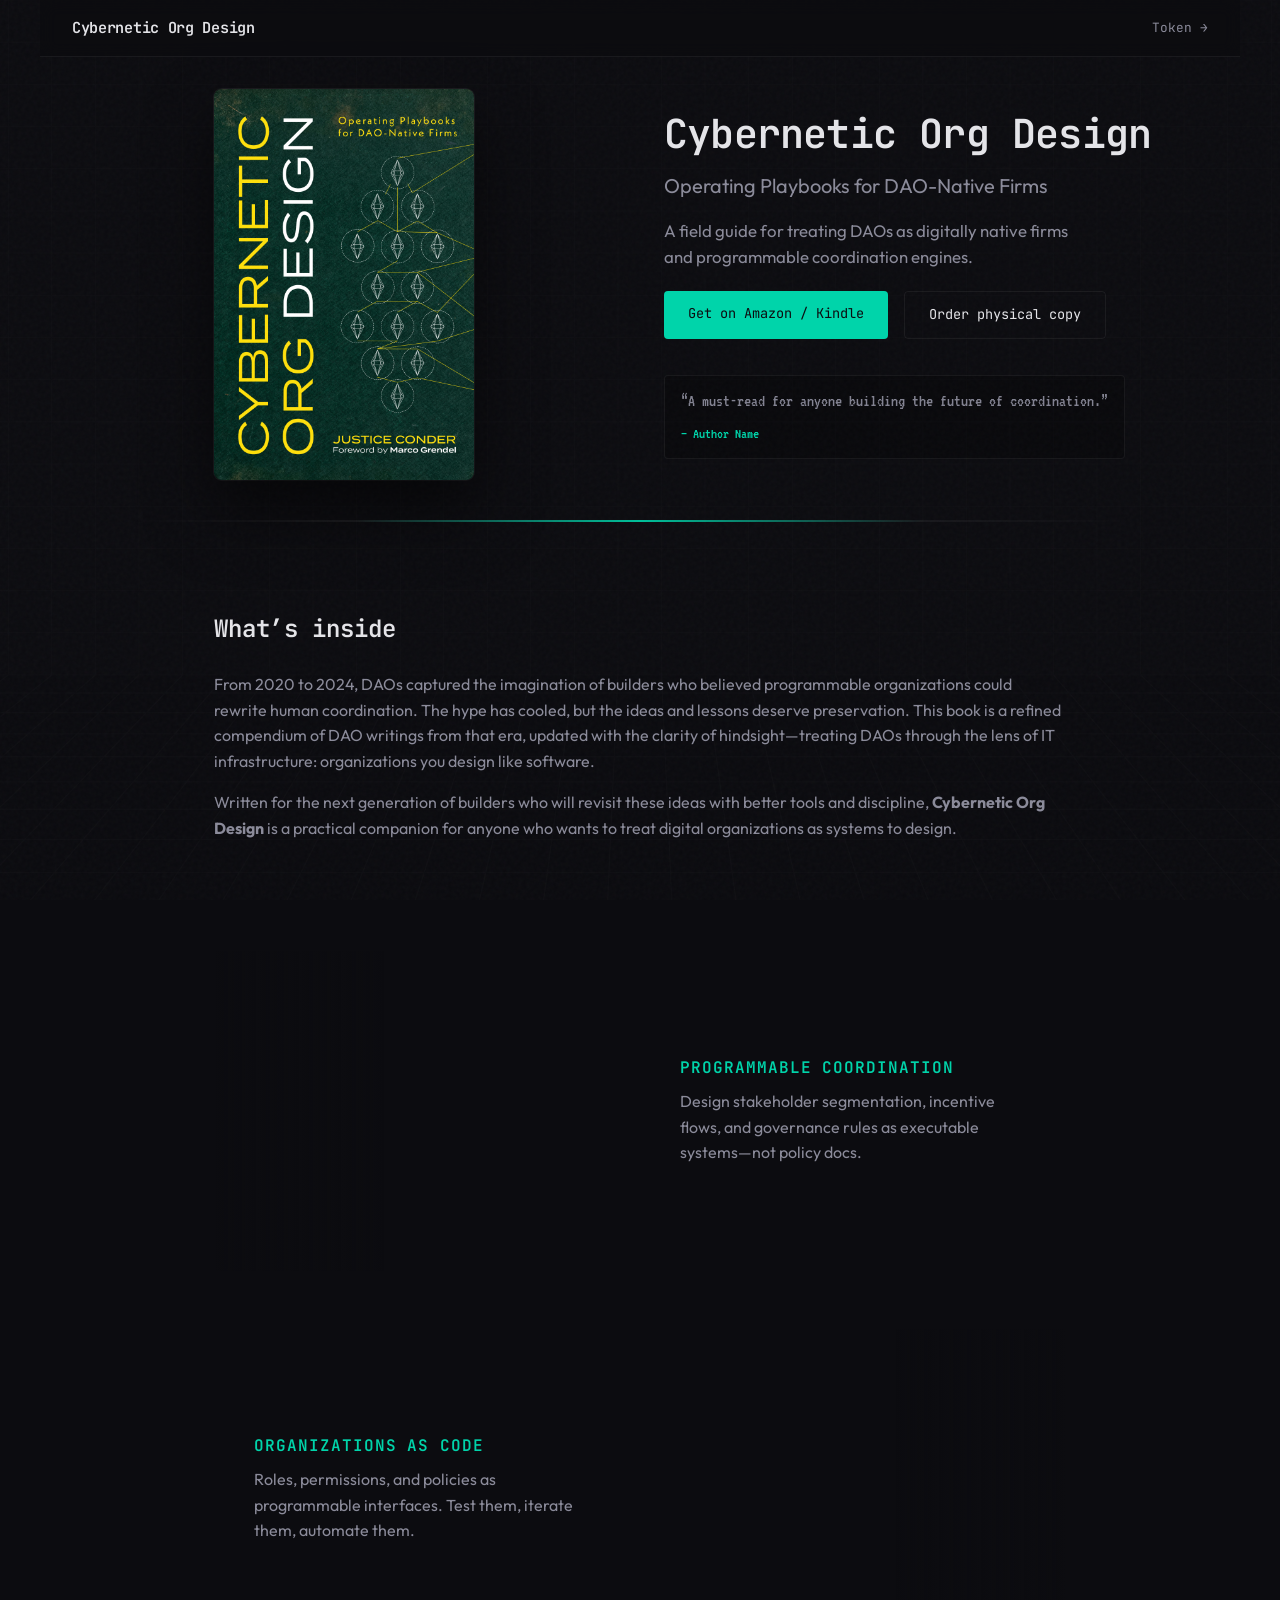
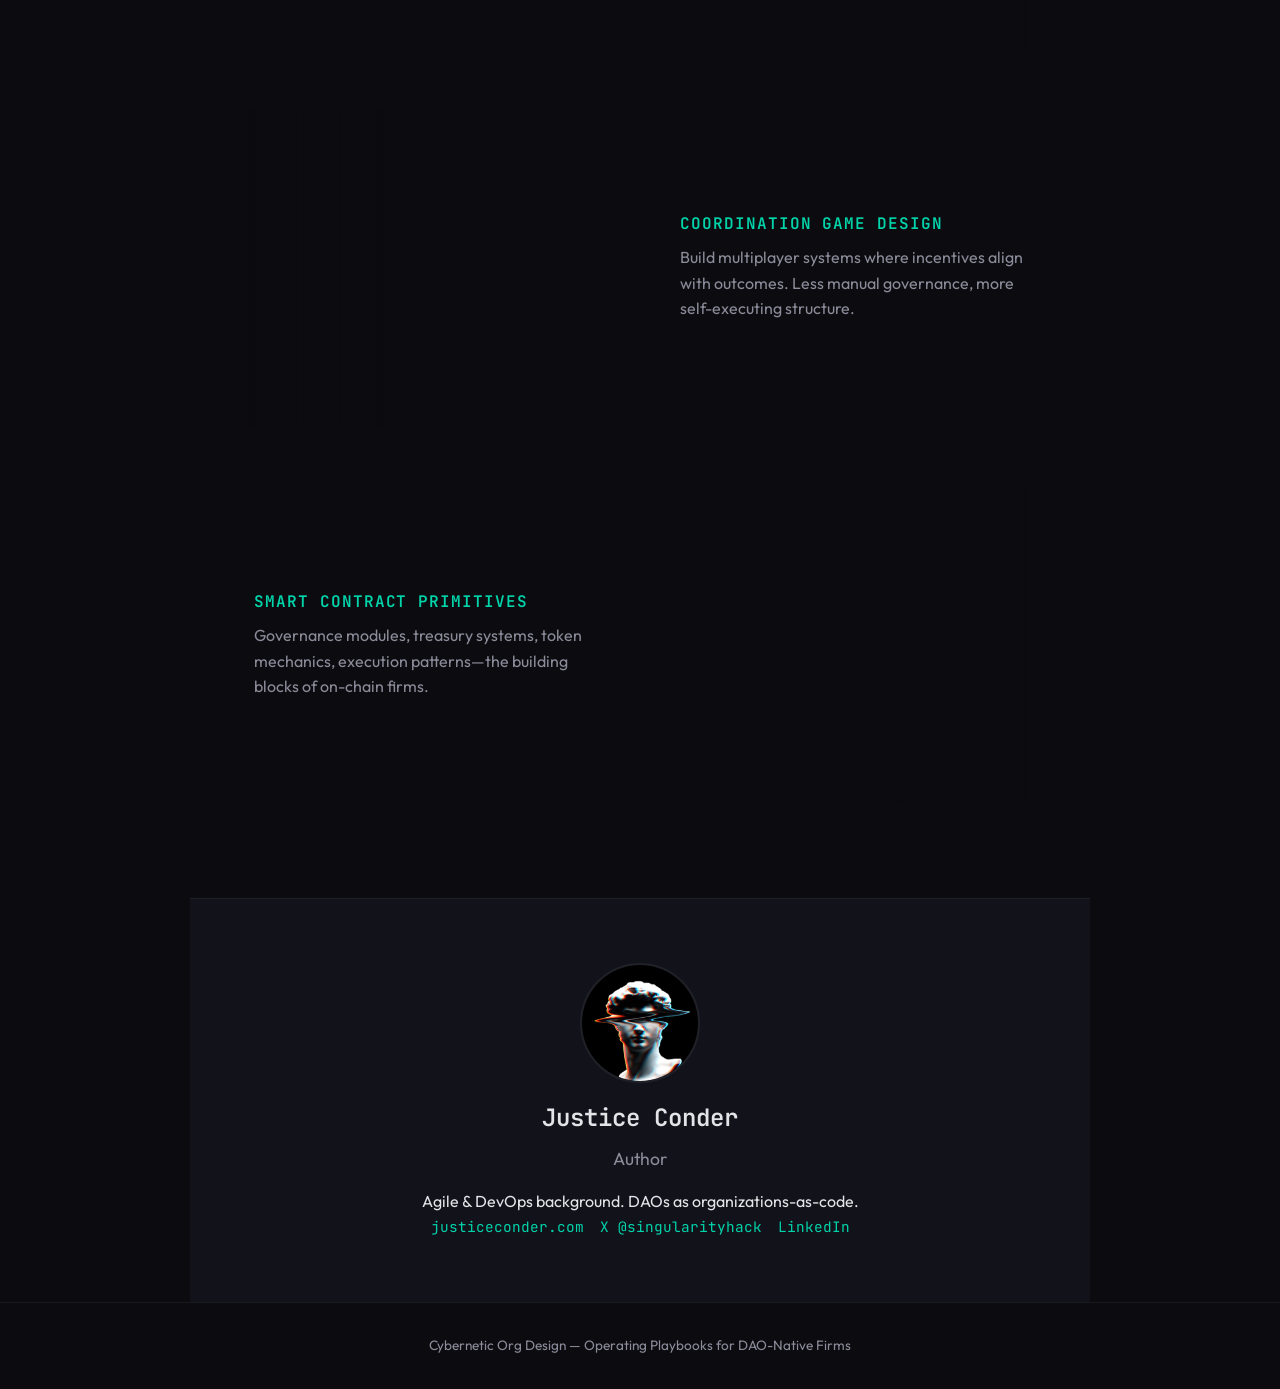
==== index.html @ 0873eacb "Add Cybernetic Org Design website Add a static site for Cybernetic Org Design: homepage (index.html)" ====
<!DOCTYPE html>
<html lang="en">
<head>
  <meta charset="UTF-8" />
  <meta name="viewport" content="width=device-width, initial-scale=1.0" />
  <meta name="description" content="Cybernetic Org Design: A field guide for treating DAOs as digitally native firms and programmable coordination engines." />
  <meta name="theme-color" content="#0c0c10" />
  <title>Cybernetic Org Design — Operating Playbooks for DAO-Native Firms</title>
  <link rel="preconnect" href="https://fonts.googleapis.com" />
  <link rel="preconnect" href="https://fonts.gstatic.com" crossorigin />
  <link href="https://fonts.googleapis.com/css2?family=JetBrains+Mono:wght@400;500;600&family=Outfit:wght@300;400;500;600&family=VT323&display=swap" rel="stylesheet" />
  <link rel="stylesheet" href="styles.css" />
</head>
<body>
  <div class="texture" aria-hidden="true"></div>
  <div class="noise" aria-hidden="true"></div>
  <div class="flourish" aria-hidden="true"></div>

  <header class="site-header">
    <a href="index.html" class="title">Cybernetic Org Design</a>
    <a href="token.html" class="nav-link">Token → </a>
  </header>

  <main>
    <section class="hero">
      <div class="hero-visual">
        <img src="art/front.jpg" alt="Cybernetic Org Design book cover" class="hero-cover" width="260" height="auto" />
      </div>
      <div class="hero-copy">
        <h1>Cybernetic Org Design</h1>
        <p class="subtitle">Operating Playbooks for DAO-Native Firms</p>
        <p class="tagline">A field guide for treating DAOs as digitally native firms and programmable coordination engines.</p>
        <div class="cta-row">
          <a href="https://www.amazon.com/s?k=Cybernetic+Org+Design+Justice+Conder" class="btn btn-primary" target="_blank" rel="noopener">Get on Amazon / Kindle</a>
          <a href="https://www.amazon.com/s?k=Cybernetic+Org+Design+Justice+Conder" class="btn btn-outline" target="_blank" rel="noopener">Order physical copy</a>
        </div>
        <blockquote class="recommendation">
          <span class="quote">“A must-read for anyone building the future of coordination.”</span>
          <span class="attribution">— Author Name</span>
        </blockquote>
      </div>
    </section>

    <div class="hero-divider" aria-hidden="true">
      <div class="line"></div>
    </div>

    <section class="about">
      <h2>What’s inside</h2>
      <p>From 2020 to 2024, DAOs captured the imagination of builders who believed programmable organizations could rewrite human coordination. The hype has cooled, but the ideas and lessons deserve preservation. This book is a refined compendium of DAO writings from that era, updated with the clarity of hindsight—treating DAOs through the lens of IT infrastructure: organizations you design like software.</p>
      <p>Written for the next generation of builders who will revisit these ideas with better tools and discipline, <strong>Cybernetic Org Design</strong> is a practical companion for anyone who wants to treat digital organizations as systems to design.</p>

    </section>

    <section class="video-strips" aria-label="Themes from the book">
      <div class="video-strip">
        <div class="strip-visual">
          <video class="scroll-video" muted playsinline loop preload="metadata" autoplay aria-hidden="true">
            <source src="art/auction-model.mp4" type="video/mp4" />
          </video>
        </div>
        <div class="strip-content">
          <h3>Programmable coordination</h3>
          <p>Design stakeholder segmentation, incentive flows, and governance rules as executable systems—not policy docs.</p>
        </div>
      </div>
      <div class="video-strip reverse">
        <div class="strip-visual">
          <video class="scroll-video" muted playsinline loop preload="metadata" autoplay aria-hidden="true">
            <source src="art/edu-model.mp4" type="video/mp4" />
          </video>
        </div>
        <div class="strip-content">
          <h3>Organizations as code</h3>
          <p>Roles, permissions, and policies as programmable interfaces. Test them, iterate them, automate them.</p>
        </div>
      </div>
      <div class="video-strip">
        <div class="strip-visual">
          <video class="scroll-video" muted playsinline loop preload="metadata" autoplay aria-hidden="true">
            <source src="art/edu-alpha.mp4" type="video/mp4" />
          </video>
        </div>
        <div class="strip-content">
          <h3>Coordination game design</h3>
          <p>Build multiplayer systems where incentives align with outcomes. Less manual governance, more self-executing structure.</p>
        </div>
      </div>
      <div class="video-strip reverse">
        <div class="strip-visual">
          <video class="scroll-video" muted playsinline loop preload="metadata" autoplay aria-hidden="true">
            <source src="art/prediction-market.mp4" type="video/mp4" />
          </video>
        </div>
        <div class="strip-content">
          <h3>Smart contract primitives</h3>
          <p>Governance modules, treasury systems, token mechanics, execution patterns—the building blocks of on-chain firms.</p>
        </div>
      </div>
    </section>

    <section class="author">
      <img src="art/cyber-me/pfp.png" alt="Justice Conder" class="author-avatar" width="120" height="120" />
      <h2>Justice Conder</h2>
      <p class="name">Author</p>
      <p class="tagline">Agile & DevOps background. DAOs as organizations-as-code.</p>
      <div class="author-links">
        <a href="https://www.justiceconder.com/" target="_blank" rel="noopener">justiceconder.com</a>
        <a href="https://x.com/singularityhack" target="_blank" rel="noopener">X @singularityhack</a>
        <a href="https://www.linkedin.com/in/justiceconder/" target="_blank" rel="noopener">LinkedIn</a>
      </div>
    </section>

    <footer>
      <p>Cybernetic Org Design — Operating Playbooks for DAO-Native Firms</p>
    </footer>
  </main>
</body>
</html>
---- styles.css ----
:root {
  --bg: #0c0c10;
  --bg-soft: #12121a;
  --text: #e4e4e8;
  --text-muted: #8b8b9a;
  --accent: #00d4aa;
  --accent-dim: rgba(0, 212, 170, 0.15);
  --border: rgba(255, 255, 255, 0.06);
  --cover-bg: #16161e;
}

* { box-sizing: border-box; margin: 0; padding: 0; }
html { scroll-behavior: smooth; }
body {
  font-family: 'Outfit', system-ui, sans-serif;
  background: var(--bg);
  color: var(--text);
  line-height: 1.6;
  min-height: 100vh;
  overflow-x: hidden;
}

.texture {
  position: fixed;
  inset: 0;
  background: url('art/texture.jpg') center/cover;
  opacity: 0.04;
  pointer-events: none;
  z-index: 0;
}

.noise {
  position: fixed;
  inset: 0;
  background: url("data:image/svg+xml,%3Csvg viewBox='0 0 256 256' xmlns='http://www.w3.org/2000/svg'%3E%3Cfilter id='n'%3E%3CfeTurbulence type='fractalNoise' baseFrequency='0.9' numOctaves='4' stitchTiles='stitch'/%3E%3C/filter%3E%3Crect width='100%25' height='100%25' filter='url(%23n)'/%3E%3C/svg%3E");
  opacity: 0.03;
  pointer-events: none;
  z-index: 0;
}

.flourish {
  position: fixed;
  inset: -50%;
  background: radial-gradient(ellipse 80% 50% at 50% 0%, var(--accent-dim) 0%, transparent 50%);
  animation: drift 20s ease-in-out infinite;
  pointer-events: none;
  z-index: 0;
}
@keyframes drift {
  0%, 100% { transform: translate(0, 0) scale(1); }
  50% { transform: translate(2%, 2%) scale(1.02); }
}

main { position: relative; z-index: 1; }

/* Site header */
.site-header {
  position: sticky;
  top: 0;
  z-index: 10;
  display: flex;
  align-items: center;
  justify-content: space-between;
  padding: 1rem 2rem;
  max-width: 1200px;
  margin: 0 auto;
  border-bottom: 1px solid var(--border);
  background: rgba(12, 12, 16, 0.85);
  backdrop-filter: blur(8px);
}
.site-header .title {
  font-family: 'JetBrains Mono', monospace;
  font-weight: 600;
  font-size: 0.95rem;
  letter-spacing: -0.02em;
  color: var(--text);
  text-decoration: none;
}
.site-header .title:hover { color: var(--accent); }
.site-header .nav-link {
  font-family: 'JetBrains Mono', monospace;
  font-size: 0.8rem;
  color: var(--text-muted);
  text-decoration: none;
}
.site-header .nav-link:hover { color: var(--accent); }
@media (max-width: 768px) {
  .site-header { padding: 0.875rem 1.25rem; }
  .site-header .title { font-size: 0.875rem; }
}

/* Hero — left-right split (cover | copy), tighter so content below is visible */
.hero {
  min-height: 0;
  display: grid;
  grid-template-columns: 1fr 1fr;
  align-items: center;
  gap: 3rem;
  max-width: 1200px;
  margin: 0 auto;
  padding: 2rem 2rem 2.5rem;
}

@media (max-width: 768px) {
  .hero {
    grid-template-columns: 1fr;
    text-align: center;
    padding: 1.5rem 1.5rem 2rem;
  }
  .hero-copy { order: 1; }
  .hero-visual { order: 0; }
}

.hero-visual {
  display: flex;
  justify-content: center;
  align-items: center;
}

.hero-cover {
  width: 100%;
  max-width: 260px;
  height: auto;
  object-fit: contain;
  border-radius: 8px;
  box-shadow: 0 32px 64px rgba(0, 0, 0, 0.5), 0 0 0 1px var(--border);
}

.hero-copy {
  display: flex;
  flex-direction: column;
  align-items: flex-start;
  gap: 0.75rem;
}
@media (max-width: 768px) {
  .hero-copy { align-items: center; }
}

.hero h1 {
  font-family: 'JetBrains Mono', monospace;
  font-weight: 600;
  font-size: clamp(1.75rem, 4vw, 2.5rem);
  letter-spacing: -0.02em;
  line-height: 1.2;
}

.hero .subtitle {
  font-size: clamp(1rem, 2.5vw, 1.25rem);
  color: var(--text-muted);
  font-weight: 400;
}

.hero .tagline {
  font-size: 1.05rem;
  color: var(--text-muted);
  max-width: 420px;
  margin-top: 0.25rem;
}
@media (max-width: 768px) {
  .hero .tagline { margin-left: auto; margin-right: auto; }
}

.cta-row {
  display: flex;
  flex-wrap: wrap;
  gap: 1rem;
  margin-top: 0.5rem;
}
@media (max-width: 768px) {
  .cta-row { justify-content: center; }
}

.recommendation {
  margin-top: 1.5rem;
  padding: 0.75rem 1rem;
  border: 1px solid var(--border);
  border-radius: 4px;
  background: rgba(0, 0, 0, 0.2);
  font-family: 'VT323', monospace;
  font-size: 1.1rem;
  color: var(--text-muted);
  line-height: 1.5;
}
.recommendation .quote {
  display: block;
  margin-bottom: 0.35rem;
  opacity: 0.95;
}
.recommendation .attribution {
  color: var(--accent);
  font-size: 0.95rem;
}
@media (max-width: 768px) {
  .recommendation { text-align: center; }
}

/* Stylistic divider between hero and content */
.hero-divider {
  max-width: 1200px;
  margin: 0 auto;
  padding: 0 2rem 1.5rem;
}
.hero-divider .line {
  display: block;
  height: 2px;
  background: linear-gradient(90deg, transparent 5%, var(--border) 25%, var(--accent) 50%, var(--border) 75%, transparent 95%);
  opacity: 0.9;
}

.btn {
  display: inline-block;
  font-family: 'JetBrains Mono', monospace;
  font-size: 0.85rem;
  padding: 0.75rem 1.5rem;
  border-radius: 4px;
  text-decoration: none;
  transition: background 0.2s, color 0.2s;
}

.btn-primary {
  background: var(--accent);
  color: var(--bg);
}
.btn-primary:hover { filter: brightness(1.1); }

.btn-outline {
  border: 1px solid var(--border);
  color: var(--text);
}
.btn-outline:hover { background: var(--accent-dim); border-color: var(--accent); }

/* Section common */
section {
  padding: 4rem 1.5rem;
  max-width: 900px;
  margin: 0 auto;
}

section h2 {
  font-family: 'JetBrains Mono', monospace;
  font-size: clamp(1.25rem, 3vw, 1.5rem);
  font-weight: 600;
  margin-bottom: 1.5rem;
  color: var(--text);
}

/* Video strips — alternating L/R background flourishes + commentary */
.video-strip {
  display: grid;
  grid-template-columns: 1fr 1fr;
  min-height: 42vh;
  align-items: center;
  overflow: hidden;
}
.video-strip.reverse { direction: rtl; }
.video-strip.reverse > * { direction: ltr; }

@media (max-width: 768px) {
  .video-strip {
    grid-template-columns: 1fr;
    direction: ltr;
    min-height: auto;
  }
  .video-strip.reverse { direction: ltr; }
  .video-strip .strip-content { padding: 2rem 1.5rem; text-align: center; }
  .video-strip .strip-visual { min-height: 220px; }
}

.strip-visual {
  position: relative;
  min-height: 320px;
  overflow: hidden;
}
.strip-visual .scroll-video {
  position: absolute;
  inset: 0;
  width: 100%;
  height: 100%;
  object-fit: cover;
  opacity: 0.85;
}
.strip-visual::after {
  content: '';
  position: absolute;
  inset: 0;
  background: linear-gradient(to right, var(--bg) 0%, transparent 40%);
  pointer-events: none;
}
.video-strip.reverse .strip-visual::after {
  background: linear-gradient(to left, var(--bg) 0%, transparent 40%);
}
@media (max-width: 768px) {
  .strip-visual::after {
    background: linear-gradient(to bottom, var(--bg) 0%, transparent 50%);
  }
  .video-strip.reverse .strip-visual::after {
    background: linear-gradient(to bottom, var(--bg) 0%, transparent 50%);
  }
}

.strip-content {
  padding: 3rem 2.5rem;
  z-index: 1;
}
.strip-content h3 {
  font-family: 'JetBrains Mono', monospace;
  font-size: 1rem;
  font-weight: 600;
  color: var(--accent);
  margin-bottom: 0.5rem;
  text-transform: uppercase;
  letter-spacing: 0.06em;
}
.strip-content p {
  color: var(--text-muted);
  font-size: 1rem;
  line-height: 1.6;
  max-width: 420px;
}
@media (max-width: 768px) {
  .strip-content p { max-width: none; }
}

.video-strips {
  padding-top: 0;
}

/* About the book */
.about p {
  color: var(--text-muted);
  margin-bottom: 1rem;
}

.about ul {
  list-style: none;
  margin-top: 1.5rem;
}

.about li {
  position: relative;
  padding-left: 1.25rem;
  margin-bottom: 0.75rem;
  color: var(--text-muted);
}

.about li::before {
  content: '';
  position: absolute;
  left: 0;
  top: 0.55em;
  width: 4px;
  height: 4px;
  background: var(--accent);
  border-radius: 2px;
}

/* Author */
.author {
  background: var(--bg-soft);
  border-top: 1px solid var(--border);
  display: flex;
  flex-direction: column;
  align-items: center;
  text-align: center;
  padding: 4rem 1.5rem;
}

.author-avatar {
  width: 120px;
  height: 120px;
  border-radius: 50%;
  object-fit: cover;
  border: 2px solid var(--border);
  margin-bottom: 1rem;
}

.author h2 { margin-bottom: 0.5rem; }
.author .name { font-size: 1.1rem; color: var(--text-muted); margin-bottom: 1rem; }
.author-links {
  display: flex;
  flex-wrap: wrap;
  gap: 1rem;
  justify-content: center;
}
.author-links a {
  color: var(--accent);
  text-decoration: none;
  font-family: 'JetBrains Mono', monospace;
  font-size: 0.9rem;
}
.author-links a:hover { text-decoration: underline; }

/* Footer */
footer {
  text-align: center;
  padding: 2rem 1.5rem;
  border-top: 1px solid var(--border);
  color: var(--text-muted);
  font-size: 0.85rem;
}

/* Token / simple page content */
.page-content {
  max-width: 900px;
  margin: 0 auto;
  padding: 4rem 1.5rem;
}
.page-content h1 {
  font-family: 'JetBrains Mono', monospace;
  font-weight: 600;
  font-size: clamp(1.5rem, 4vw, 2.25rem);
  letter-spacing: -0.02em;
  margin-bottom: 1rem;
}
.page-content h2 {
  font-family: 'JetBrains Mono', monospace;
  font-size: 1rem;
  font-weight: 600;
  color: var(--accent);
  text-transform: uppercase;
  letter-spacing: 0.06em;
  margin-top: 2.5rem;
  margin-bottom: 0.75rem;
}
.page-content h2:first-of-type { margin-top: 0; }
.page-content p {
  color: var(--text-muted);
  line-height: 1.7;
  margin-bottom: 1rem;
}
.page-content ul {
  list-style: none;
  margin: 1rem 0;
}
.page-content ul li {
  position: relative;
  padding-left: 1.25rem;
  margin-bottom: 0.5rem;
  color: var(--text-muted);
  line-height: 1.6;
}
.page-content ul li::before {
  content: '';
  position: absolute;
  left: 0;
  top: 0.5em;
  width: 4px;
  height: 4px;
  background: var(--accent);
  border-radius: 2px;
}
.page-content a {
  color: var(--accent);
  text-decoration: none;
}
.page-content a:hover { text-decoration: underline; }

/* Token page: contract / address block */
.token-address {
  font-family: 'VT323', monospace;
  font-size: 1.1rem;
  padding: 0.75rem 1rem;
  margin: 1rem 0;
  border: 1px solid var(--border);
  border-radius: 4px;
  background: rgba(0, 0, 0, 0.2);
  color: var(--accent);
  letter-spacing: 0.02em;
  word-break: break-all;
}
.token-address .label {
  display: block;
  font-size: 0.9rem;
  color: var(--text-muted);
  margin-bottom: 0.25rem;
}

/* Token page: CTA / mint instruction */
.token-cta {
  margin: 1.5rem 0;
  padding: 1rem 1.25rem;
  border: 1px solid var(--accent);
  border-radius: 6px;
  background: var(--accent-dim);
}
.token-cta p {
  margin-bottom: 0.5rem;
}
.token-cta p:last-child { margin-bottom: 0; }
.token-cta a {
  font-family: 'JetBrains Mono', monospace;
  font-weight: 500;
}

/* Token page: disclaimer / small print */
.token-disclaimer {
  margin-top: 2.5rem;
  padding-top: 1.5rem;
  border-top: 1px solid var(--border);
  font-size: 0.9rem;
  color: var(--text-muted);
  opacity: 0.85;
}
.token-disclaimer p { margin-bottom: 0.5rem; }
.token-disclaimer p:last-child { margin-bottom: 0; }
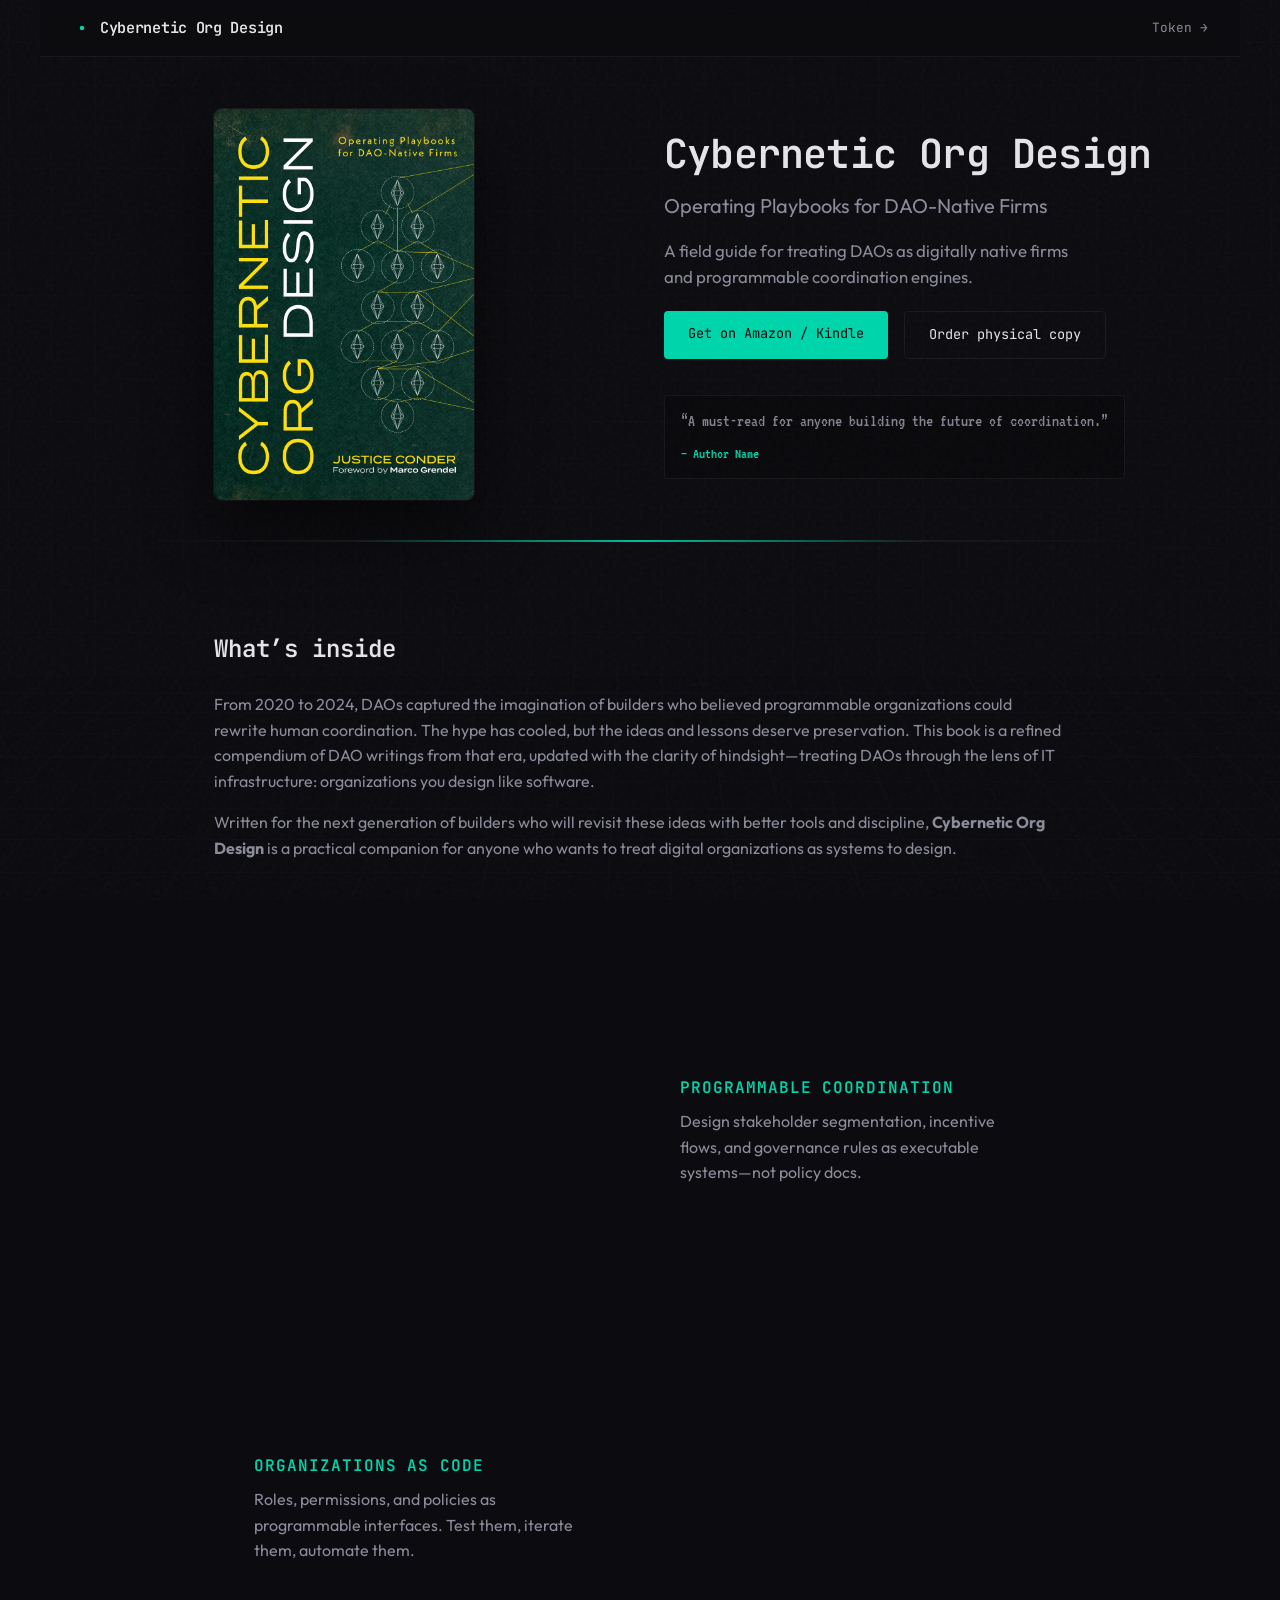
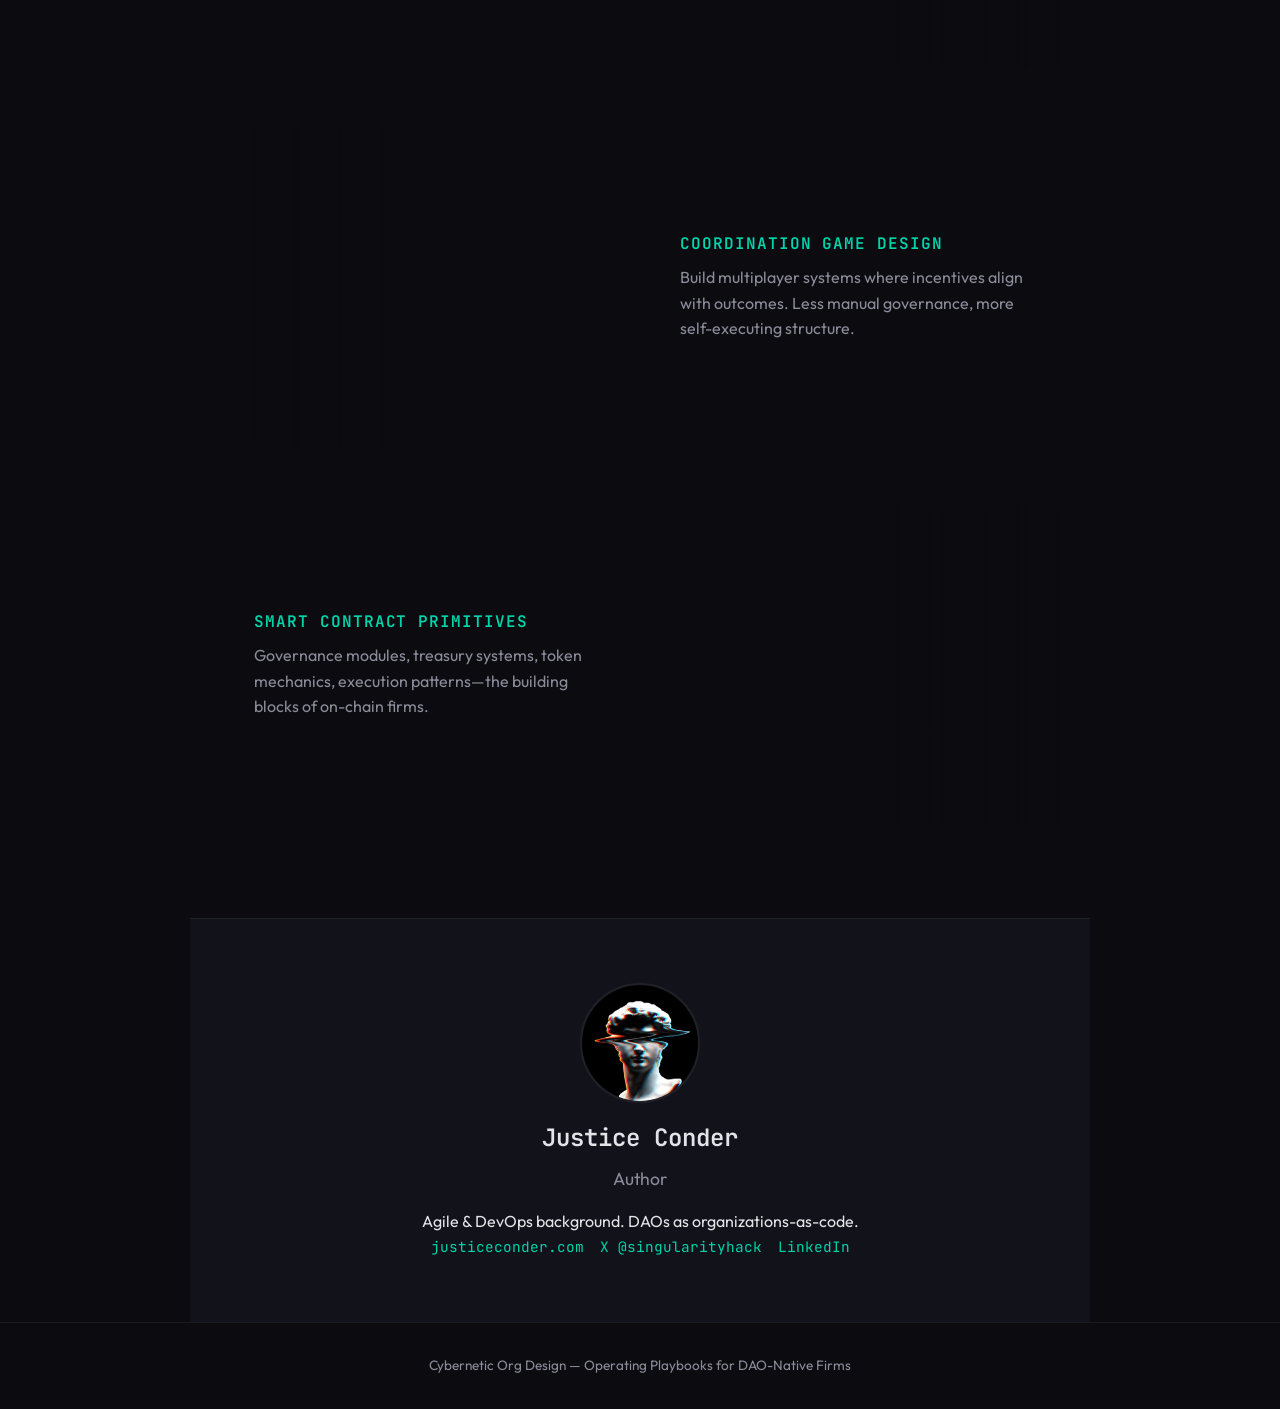
==== commit 3785859d: "Add meta tags, title orbit, and token copy Add Open Graph and Twitter meta tags plus favicon/apple-t" ====
--- a/index.html
+++ b/index.html
@@ -6,6 +6,25 @@
   <meta name="description" content="Cybernetic Org Design: A field guide for treating DAOs as digitally native firms and programmable coordination engines." />
   <meta name="theme-color" content="#0c0c10" />
   <title>Cybernetic Org Design — Operating Playbooks for DAO-Native Firms</title>
+
+  <!-- Open Graph / link preview (iMessage, Slack, Discord, etc.) -->
+  <meta property="og:type" content="website" />
+  <meta property="og:title" content="Operating Playbooks for DAO-Native Firms" />
+  <meta property="og:description" content="A field guide for treating DAOs as digitally native firms and programmable coordination engines." />
+  <meta property="og:image" content="https://cybernetic-org-design.xyz/art/front.jpg" />
+  <meta property="og:url" content="https://cybernetic-org-design.xyz/" />
+  <meta property="og:site_name" content="Cybernetic Org Design" />
+
+  <!-- Twitter Card -->
+  <meta name="twitter:card" content="summary_large_image" />
+  <meta name="twitter:title" content="Operating Playbooks for DAO-Native Firms" />
+  <meta name="twitter:description" content="A field guide for treating DAOs as digitally native firms and programmable coordination engines." />
+  <meta name="twitter:image" content="https://cybernetic-org-design.xyz/art/front.jpg" />
+
+  <!-- Favicon and app icon (replaces generic link icon) -->
+  <link rel="icon" href="art/front.jpg" type="image/jpeg" />
+  <link rel="apple-touch-icon" href="art/front.jpg" />
+
   <link rel="preconnect" href="https://fonts.googleapis.com" />
   <link rel="preconnect" href="https://fonts.gstatic.com" crossorigin />
   <link href="https://fonts.googleapis.com/css2?family=JetBrains+Mono:wght@400;500;600&family=Outfit:wght@300;400;500;600&family=VT323&display=swap" rel="stylesheet" />
@@ -17,7 +36,7 @@
   <div class="flourish" aria-hidden="true"></div>
 
   <header class="site-header">
-    <a href="index.html" class="title">Cybernetic Org Design</a>
+    <a href="index.html" class="title"><span class="title-orbit" aria-hidden="true"><span class="dot"></span><span class="dot"></span><span class="dot"></span></span>Cybernetic Org Design</a>
     <a href="token.html" class="nav-link">Token → </a>
   </header>
 
--- a/styles.css
+++ b/styles.css
@@ -69,6 +69,9 @@
   backdrop-filter: blur(8px);
 }
 .site-header .title {
+  display: inline-flex;
+  align-items: center;
+  gap: 0.5rem;
   font-family: 'JetBrains Mono', monospace;
   font-weight: 600;
   font-size: 0.95rem;
@@ -77,6 +80,35 @@
   text-decoration: none;
 }
 .site-header .title:hover { color: var(--accent); }
+
+/* Orbiting dots flourish next to site title */
+.site-header .title-orbit {
+  display: inline-flex;
+  align-items: center;
+  justify-content: center;
+  width: 20px;
+  height: 20px;
+  flex-shrink: 0;
+  position: relative;
+}
+.site-header .title-orbit .dot {
+  position: absolute;
+  width: 4px;
+  height: 4px;
+  border-radius: 50%;
+  background: var(--accent);
+  top: 50%;
+  left: 50%;
+  margin: -2px 0 0 -2px;
+  animation: title-orbit 2.5s linear infinite;
+}
+.site-header .title-orbit .dot:nth-child(2) { animation-delay: -0.83s; }
+.site-header .title-orbit .dot:nth-child(3) { animation-delay: -1.66s; }
+@keyframes title-orbit {
+  0% { transform: rotate(0deg) translateX(8px) rotate(0deg); }
+  100% { transform: rotate(360deg) translateX(8px) rotate(-360deg); }
+}
+.site-header .title:hover .title-orbit .dot { background: var(--accent); }
 .site-header .nav-link {
   font-family: 'JetBrains Mono', monospace;
   font-size: 0.8rem;
@@ -98,14 +130,14 @@
   gap: 3rem;
   max-width: 1200px;
   margin: 0 auto;
-  padding: 2rem 2rem 2.5rem;
+  padding: 3.25rem 2rem 2.5rem;
 }
 
 @media (max-width: 768px) {
   .hero {
     grid-template-columns: 1fr;
     text-align: center;
-    padding: 1.5rem 1.5rem 2rem;
+    padding: 2.5rem 1.5rem 2rem;
   }
   .hero-copy { order: 1; }
   .hero-visual { order: 0; }
@@ -455,6 +487,13 @@
 }
 .page-content a:hover { text-decoration: underline; }
 
+/* Token page: ENS highlight in intro */
+.page-content .ens-highlight {
+  color: var(--accent);
+  font-family: 'JetBrains Mono', monospace;
+  font-weight: 500;
+}
+
 /* Token page: contract / address block */
 .token-address {
   font-family: 'VT323', monospace;
@@ -474,6 +513,44 @@
   color: var(--text-muted);
   margin-bottom: 0.25rem;
 }
+.token-address-row {
+  display: inline-flex;
+  align-items: center;
+  gap: 0.5rem;
+  flex-wrap: wrap;
+}
+.token-address-value {
+  word-break: break-all;
+}
+.token-address .copy-btn {
+  flex-shrink: 0;
+  display: inline-flex;
+  align-items: center;
+  justify-content: center;
+  width: 1.75rem;
+  height: 1.75rem;
+  padding: 0;
+  border: 1px solid var(--border);
+  border-radius: 3px;
+  background: transparent;
+  color: var(--text-muted);
+  font-size: 0.9rem;
+  line-height: 1;
+  cursor: pointer;
+  transition: background 0.2s, border-color 0.2s, color 0.2s;
+}
+.token-address .copy-btn:hover {
+  background: var(--accent-dim);
+  border-color: var(--accent);
+  color: var(--accent);
+}
+.token-address .copy-btn:active {
+  transform: scale(0.96);
+}
+.token-address .copy-btn:focus-visible {
+  outline: 2px solid var(--accent);
+  outline-offset: 2px;
+}
 
 /* Token page: CTA / mint instruction */
 .token-cta {
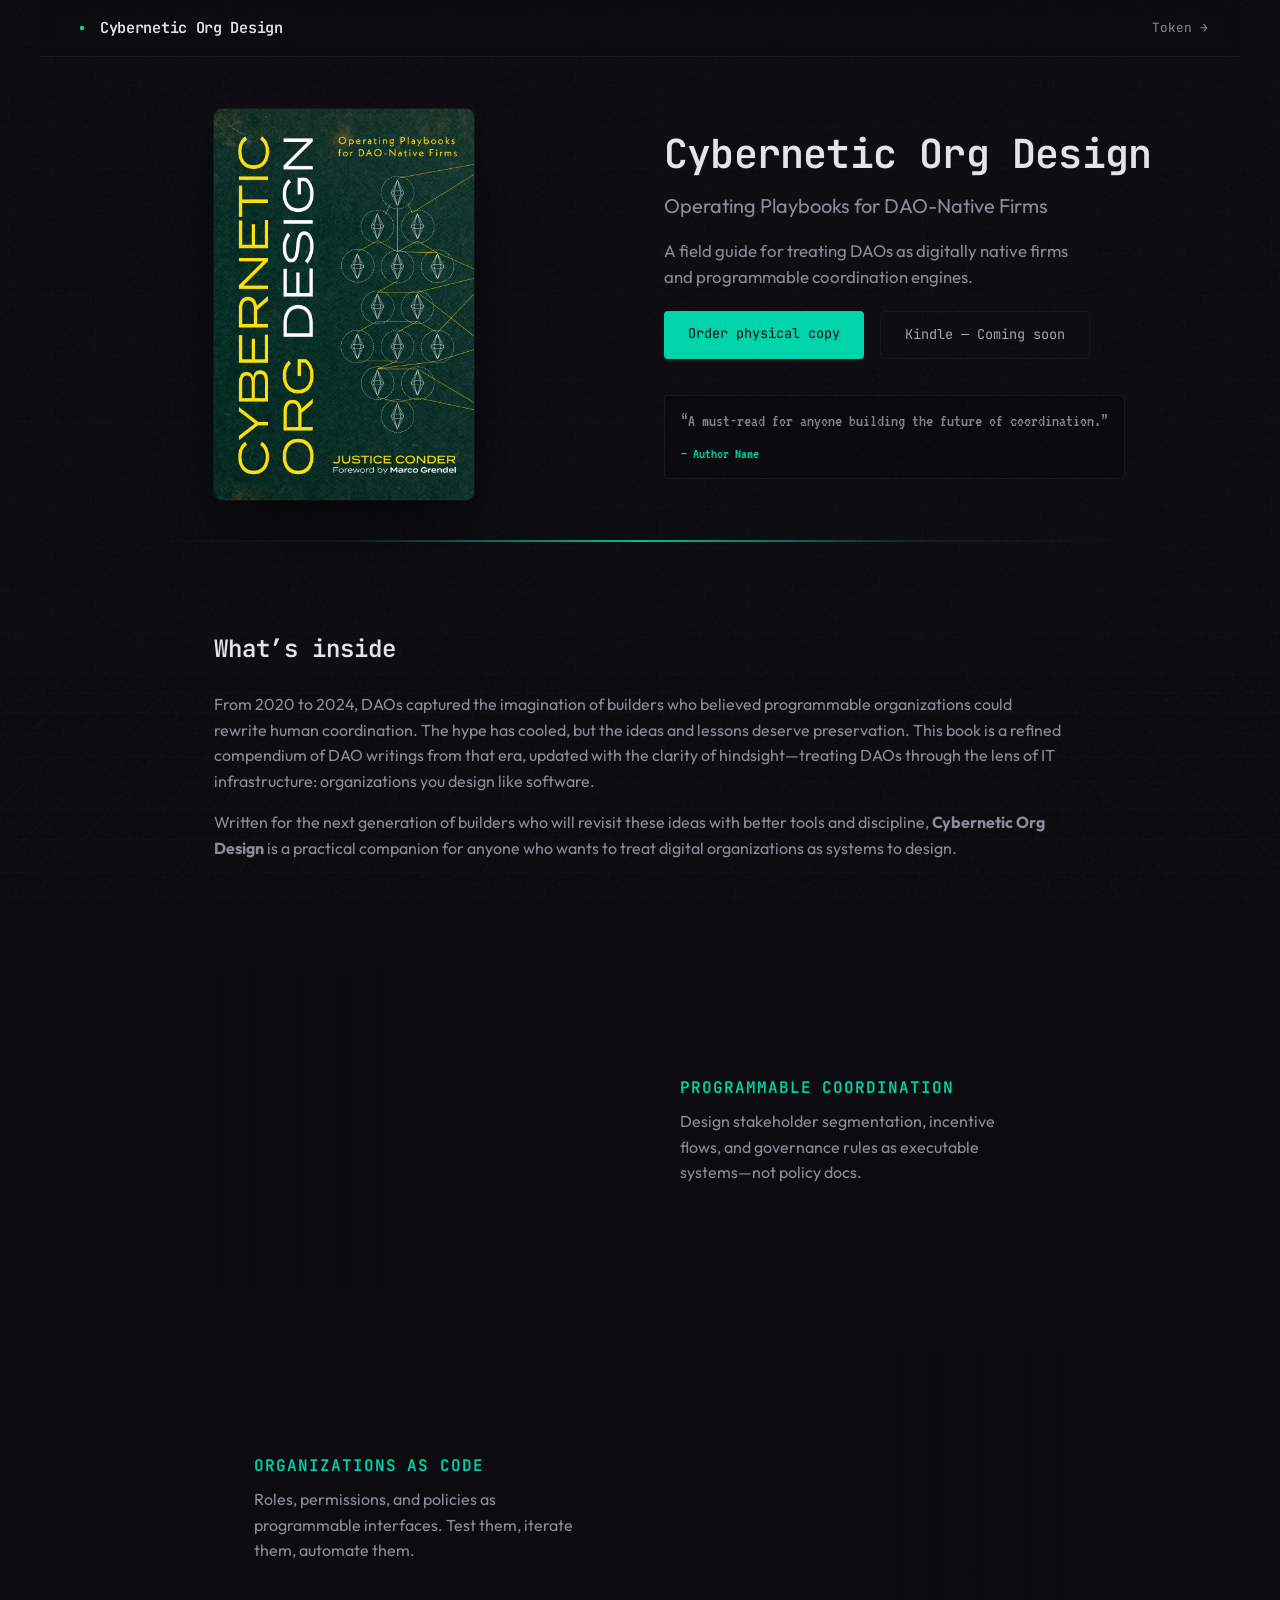
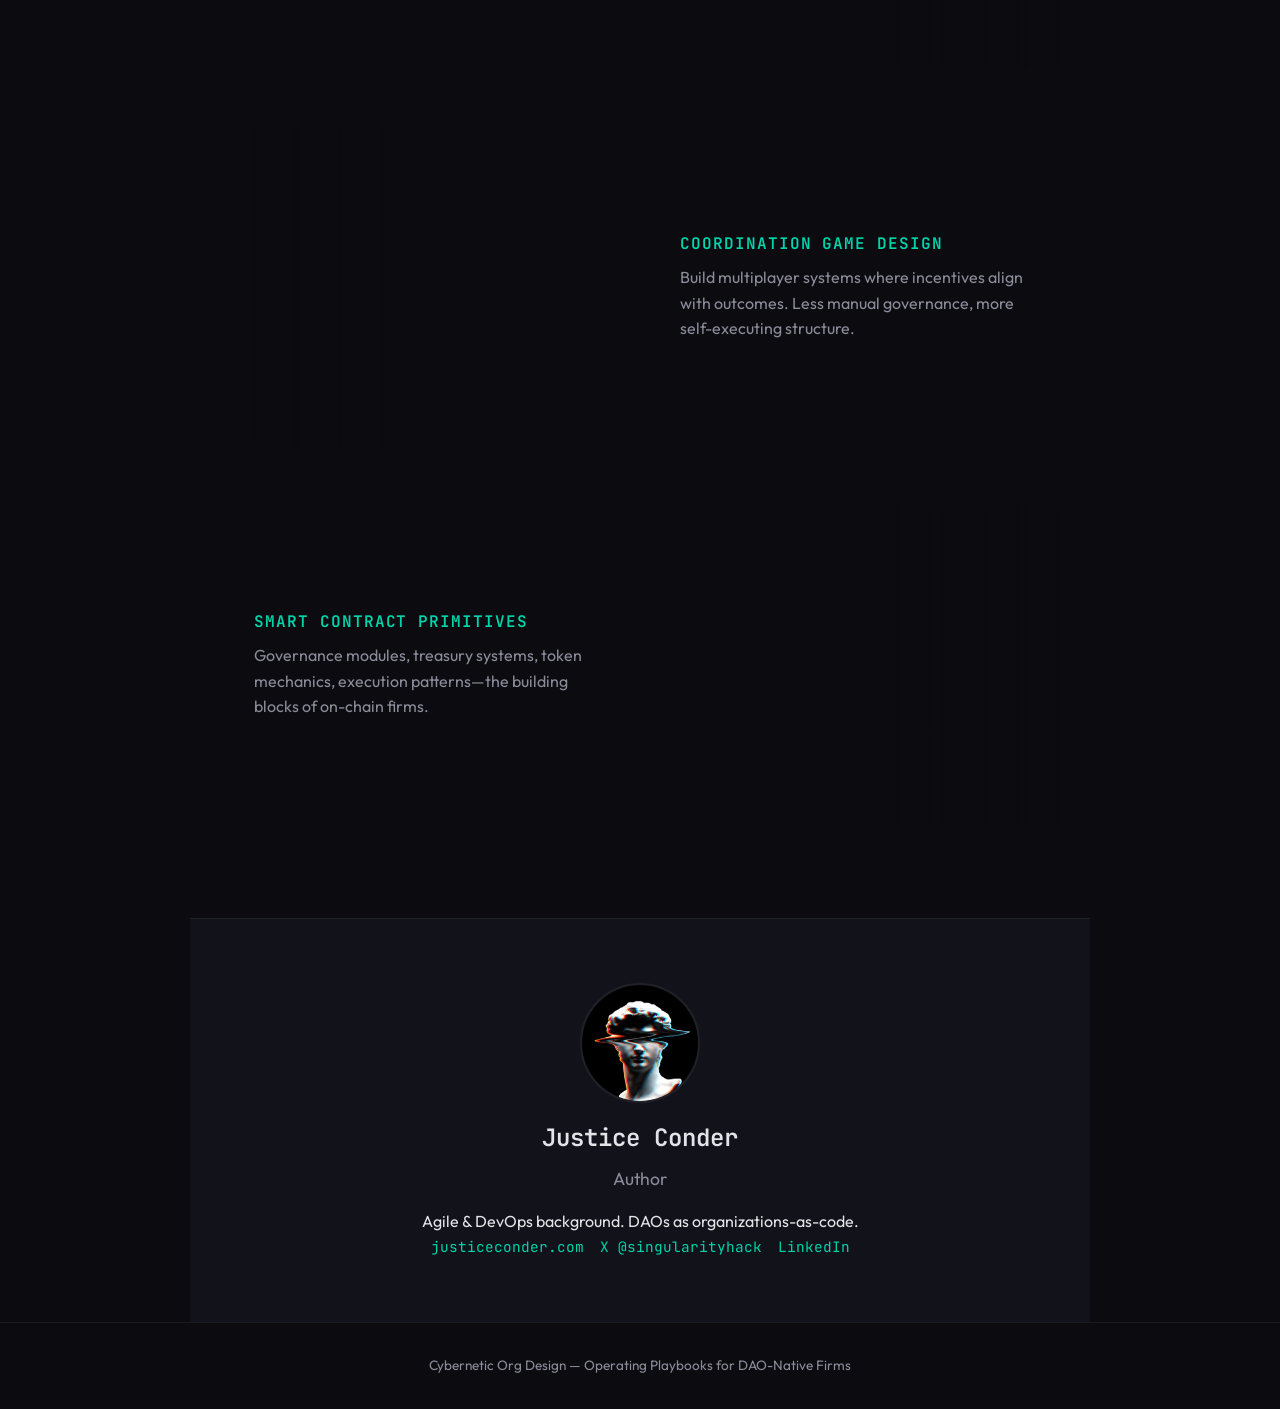
==== commit b56a678b: "Update CTA: physical link & Kindle coming soon Replace the dual Amazon search CTAs with a direct a.c" ====
--- a/index.html
+++ b/index.html
@@ -50,8 +50,8 @@
         <p class="subtitle">Operating Playbooks for DAO-Native Firms</p>
         <p class="tagline">A field guide for treating DAOs as digitally native firms and programmable coordination engines.</p>
         <div class="cta-row">
-          <a href="https://www.amazon.com/s?k=Cybernetic+Org+Design+Justice+Conder" class="btn btn-primary" target="_blank" rel="noopener">Get on Amazon / Kindle</a>
-          <a href="https://www.amazon.com/s?k=Cybernetic+Org+Design+Justice+Conder" class="btn btn-outline" target="_blank" rel="noopener">Order physical copy</a>
+          <a href="https://a.co/d/005N96WX" class="btn btn-primary" target="_blank" rel="noopener">Order physical copy</a>
+          <span class="btn btn-outline btn-coming-soon">Kindle — Coming soon</span>
         </div>
         <blockquote class="recommendation">
           <span class="quote">“A must-read for anyone building the future of coordination.”</span>
--- a/styles.css
+++ b/styles.css
@@ -261,6 +261,16 @@
 }
 .btn-outline:hover { background: var(--accent-dim); border-color: var(--accent); }
 
+.btn-coming-soon {
+  cursor: default;
+  opacity: 0.7;
+}
+.btn-coming-soon:hover {
+  background: transparent;
+  border-color: var(--border);
+  filter: none;
+}
+
 /* Section common */
 section {
   padding: 4rem 1.5rem;
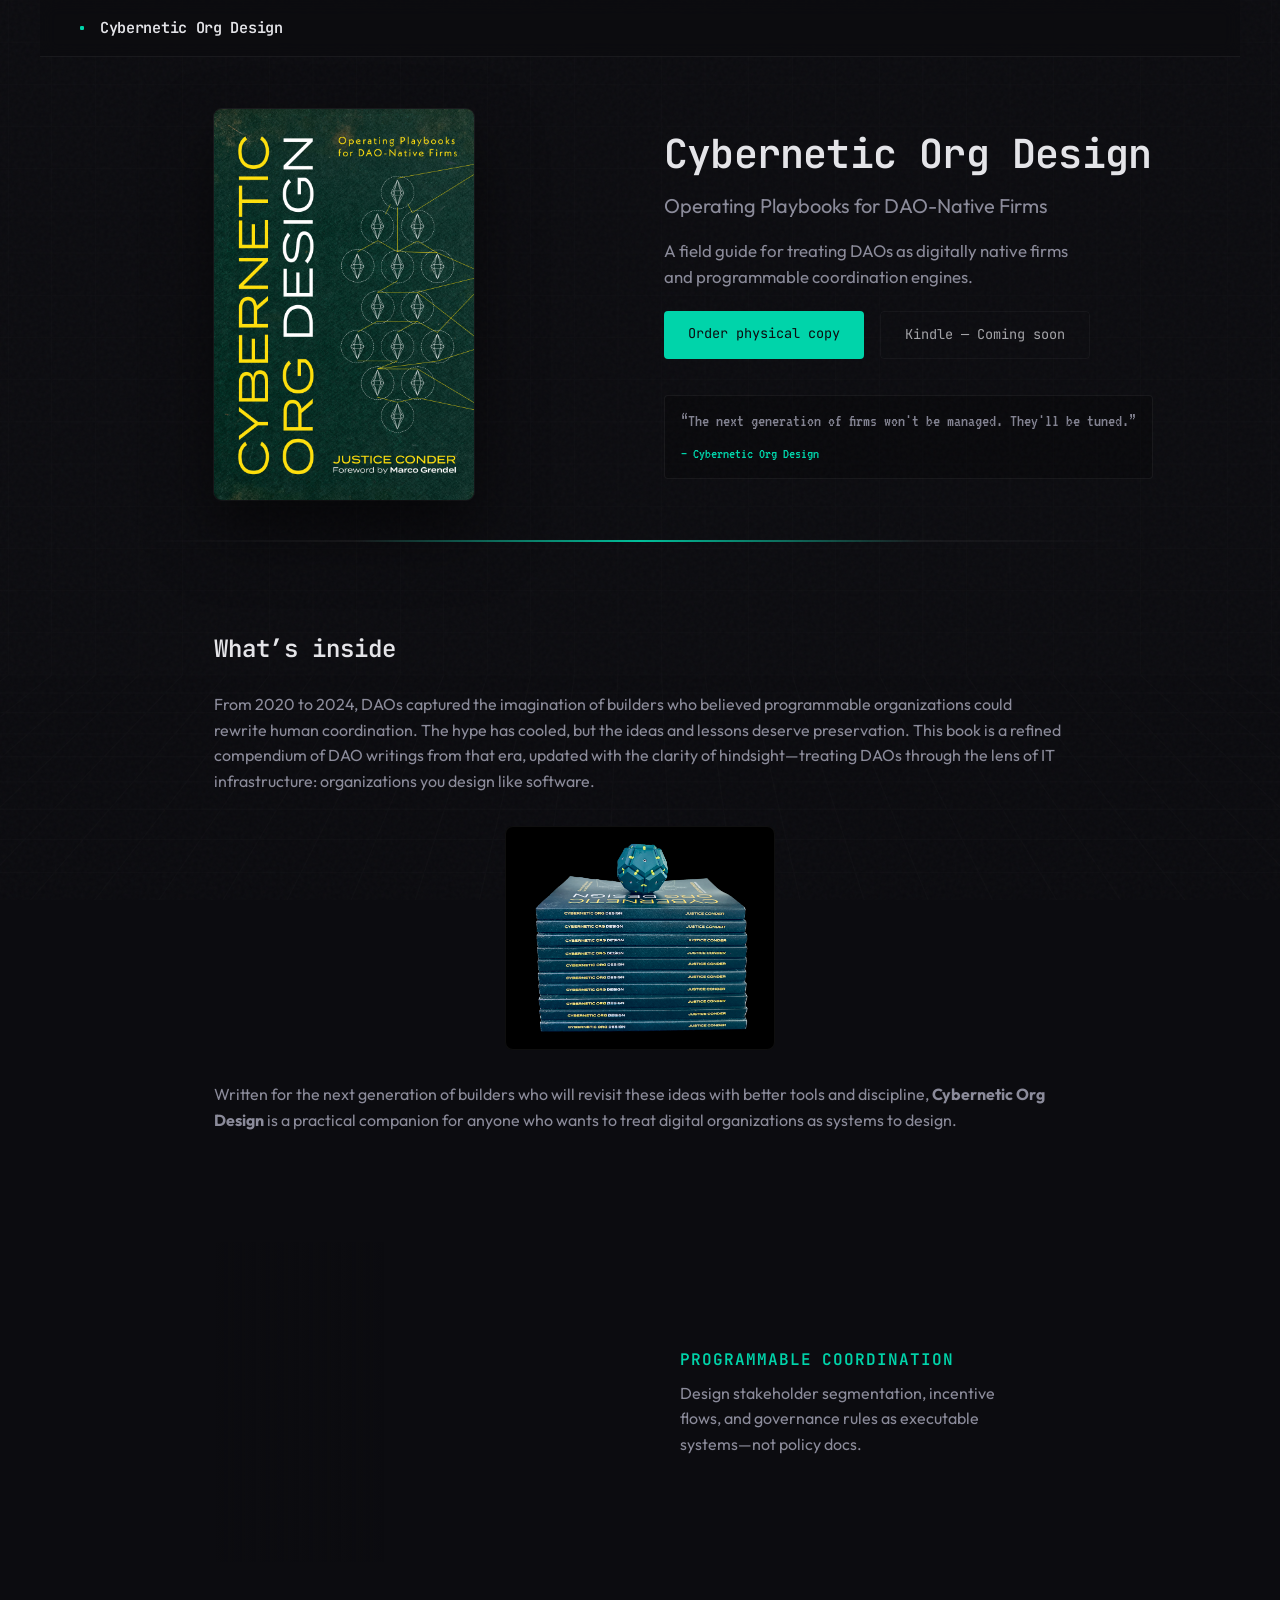
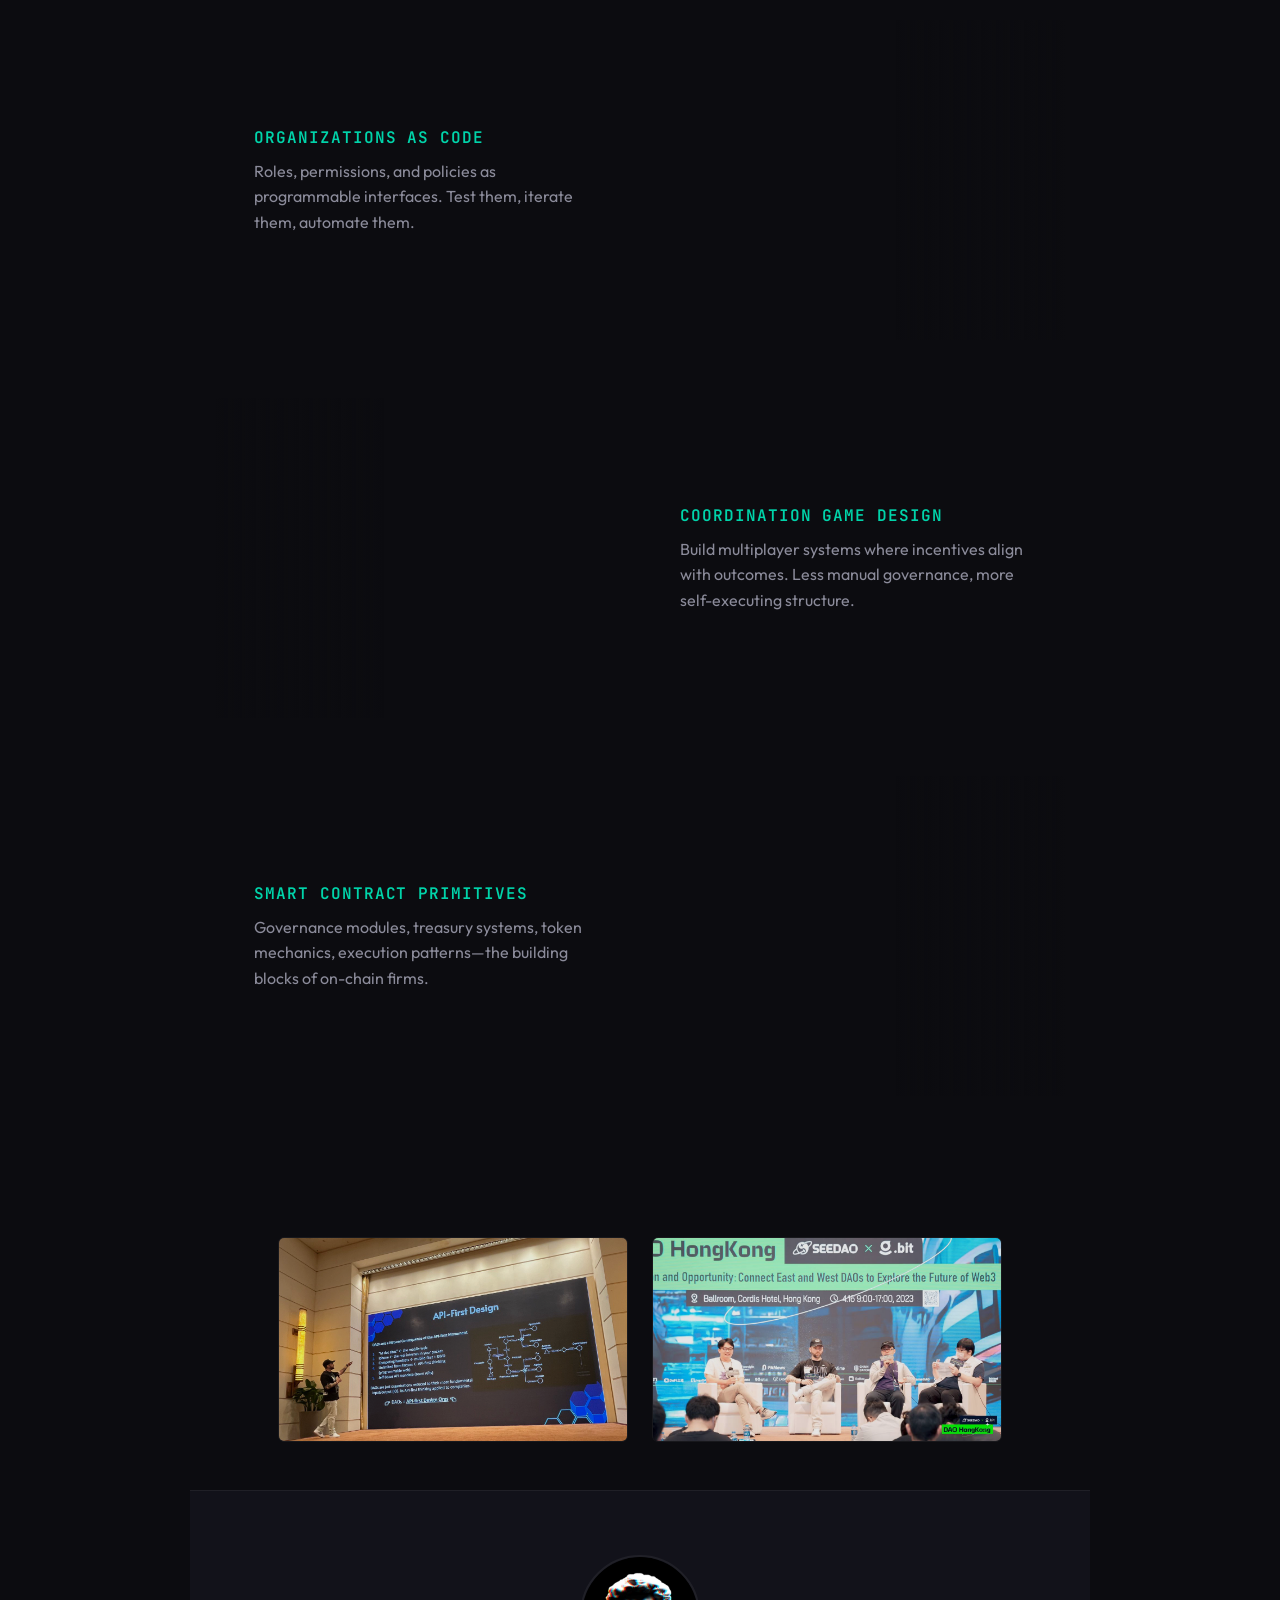
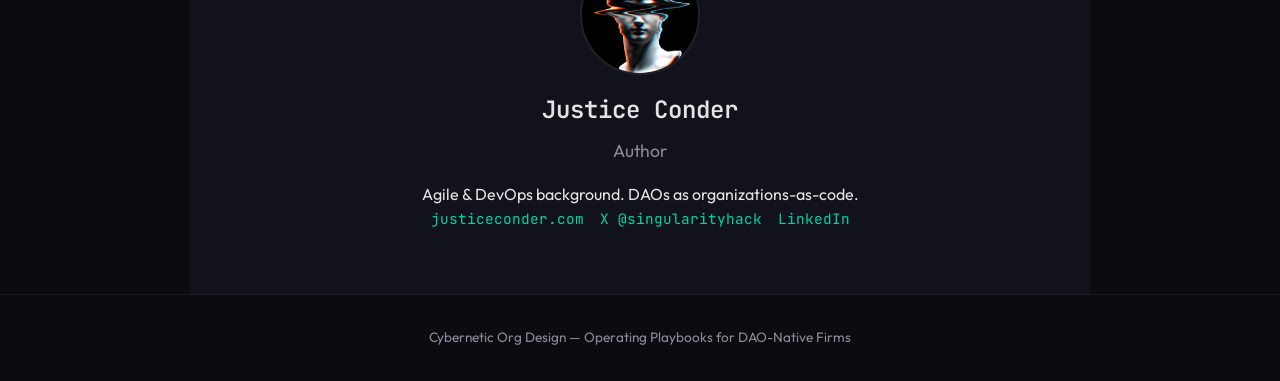
==== commit 6bb89112: "Rename token page; add art and credibility section Rename token.html to _token-draft.html and add ne" ====
--- a/index.html
+++ b/index.html
@@ -29,6 +29,9 @@
   <link rel="preconnect" href="https://fonts.gstatic.com" crossorigin />
   <link href="https://fonts.googleapis.com/css2?family=JetBrains+Mono:wght@400;500;600&family=Outfit:wght@300;400;500;600&family=VT323&display=swap" rel="stylesheet" />
   <link rel="stylesheet" href="styles.css" />
+
+  <!-- 100% privacy-first analytics -->
+  <script async src="https://scripts.simpleanalyticscdn.com/latest.js"></script>
 </head>
 <body>
   <div class="texture" aria-hidden="true"></div>
@@ -37,7 +40,6 @@
 
   <header class="site-header">
     <a href="index.html" class="title"><span class="title-orbit" aria-hidden="true"><span class="dot"></span><span class="dot"></span><span class="dot"></span></span>Cybernetic Org Design</a>
-    <a href="token.html" class="nav-link">Token → </a>
   </header>
 
   <main>
@@ -54,8 +56,8 @@
           <span class="btn btn-outline btn-coming-soon">Kindle — Coming soon</span>
         </div>
         <blockquote class="recommendation">
-          <span class="quote">“A must-read for anyone building the future of coordination.”</span>
-          <span class="attribution">— Author Name</span>
+          <span class="quote">&ldquo;The next generation of firms won't be managed. They'll be tuned.&rdquo;</span>
+          <span class="attribution">&mdash; Cybernetic Org Design</span>
         </blockquote>
       </div>
     </section>
@@ -67,8 +69,9 @@
     <section class="about">
       <h2>What’s inside</h2>
       <p>From 2020 to 2024, DAOs captured the imagination of builders who believed programmable organizations could rewrite human coordination. The hype has cooled, but the ideas and lessons deserve preservation. This book is a refined compendium of DAO writings from that era, updated with the clarity of hindsight—treating DAOs through the lens of IT infrastructure: organizations you design like software.</p>
+      <img src="art/stack.png" alt="Stack of Cybernetic Org Design books" class="stack-image" />
       <p>Written for the next generation of builders who will revisit these ideas with better tools and discipline, <strong>Cybernetic Org Design</strong> is a practical companion for anyone who wants to treat digital organizations as systems to design.</p>
-
+      
     </section>
 
     <section class="video-strips" aria-label="Themes from the book">
@@ -118,6 +121,13 @@
       </div>
     </section>
 
+    <section class="credibility-images" aria-label="Author credibility">
+      <div class="image-grid">
+        <img src="art/speaker.jpg" alt="Justice Conder speaking at conference" />
+        <img src="art/panel.jpg" alt="Justice Conder on expert panel" />
+      </div>
+    </section>
+
     <section class="author">
       <img src="art/cyber-me/pfp.png" alt="Justice Conder" class="author-avatar" width="120" height="120" />
       <h2>Justice Conder</h2>
--- a/styles.css
+++ b/styles.css
@@ -373,6 +373,25 @@
   margin-bottom: 1rem;
 }
 
+.about .stack-image {
+  display: block;
+  max-width: 270px;
+  width: 100%;
+  height: auto;
+  margin: 2rem auto;
+  padding: .5rem;
+  background: #000;
+  border-radius: 8px;
+  border: 1px solid var(--border);
+}
+
+@media (max-width: 768px) {
+  .about .stack-image {
+    max-width: 300px;
+    padding: 1rem;
+  }
+}
+
 .about ul {
   list-style: none;
   margin-top: 1.5rem;
@@ -396,6 +415,47 @@
   border-radius: 2px;
 }
 
+/* Credibility Images */
+.credibility-images {
+  padding: 3rem 1.5rem;
+  max-width: 800px;
+  margin: 0 auto;
+}
+
+.image-grid {
+  display: flex;
+  justify-content: center;
+  gap: 1.5rem;
+}
+
+.image-grid img {
+  width: 100%;
+  max-width: 350px;
+  height: auto;
+  object-fit: cover;
+  border-radius: 6px;
+  border: 1px solid var(--border);
+  opacity: 0.9;
+  transition: opacity 0.3s, transform 0.3s;
+}
+
+.image-grid img:hover {
+  opacity: 1;
+  transform: translateY(-2px);
+}
+
+@media (max-width: 768px) {
+  .image-grid {
+    flex-direction: column;
+    align-items: center;
+    gap: 1rem;
+  }
+  
+  .image-grid img {
+    max-width: 300px;
+  }
+}
+
 /* Author */
 .author {
   background: var(--bg-soft);
